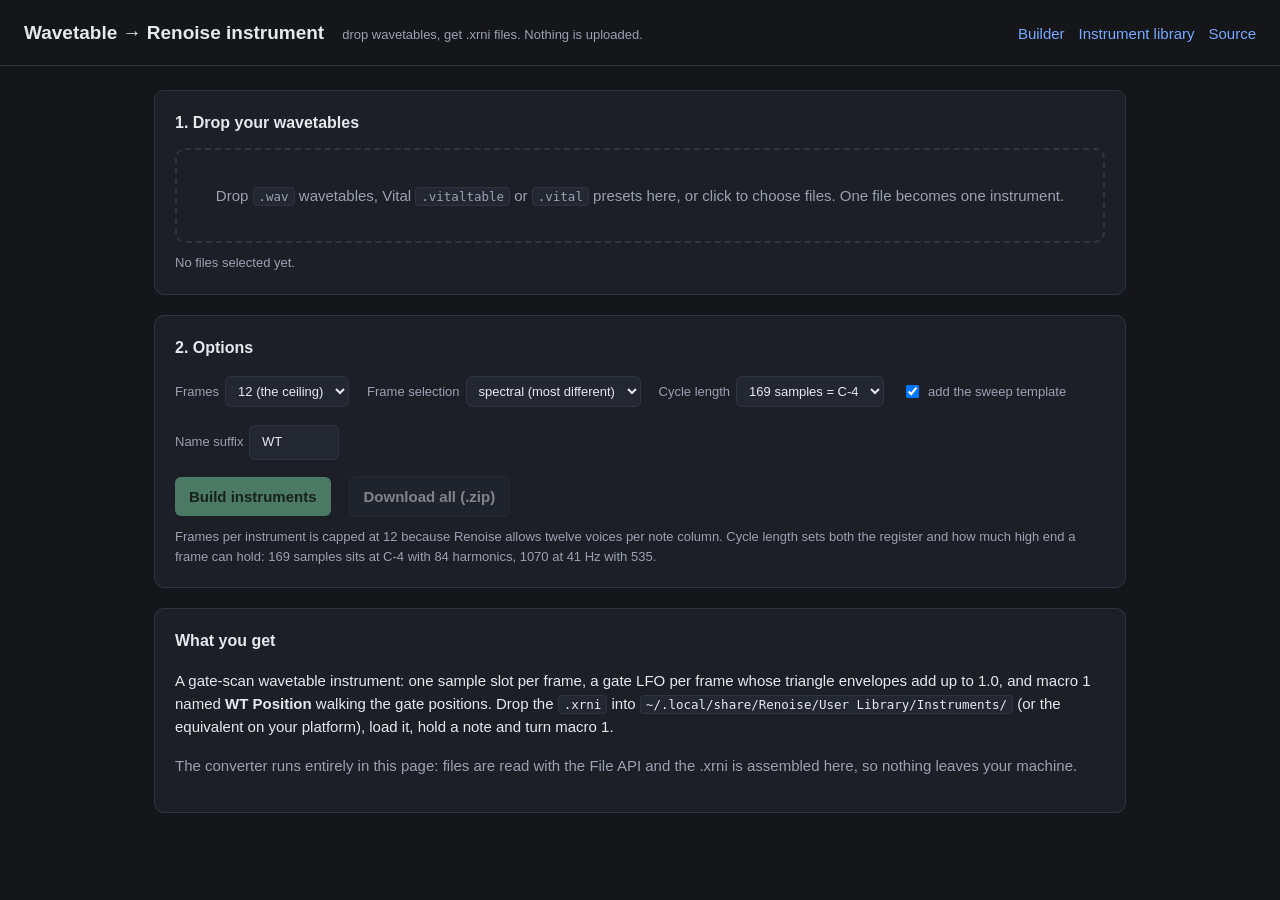
==== docs/index.html @ 3938d13d "Browser builder, instrument library browser, and batch mode in the tool docs/ is a static site (GitH" ====
<!DOCTYPE html>
<html lang="en">
<head>
<meta charset="utf-8">
<meta name="viewport" content="width=device-width, initial-scale=1">
<title>Wavetable → Renoise instrument</title>
<link rel="stylesheet" href="style.css">
</head>
<body>
<header>
  <h1>Wavetable → Renoise instrument</h1>
  <span class="sub">drop wavetables, get .xrni files. Nothing is uploaded.</span>
  <nav><a href="index.html">Builder</a><a href="library.html">Instrument library</a>
       <a href="https://github.com/mene311/renoise-wavetable-tools">Source</a></nav>
</header>

<main>
  <div class="panel">
    <h2>1. Drop your wavetables</h2>
    <div class="drop" id="drop">
      Drop <code>.wav</code> wavetables, Vital <code>.vitaltable</code> or <code>.vital</code> presets here,
      or click to choose files. One file becomes one instrument.
    </div>
    <input type="file" id="files" multiple accept=".wav,.vitaltable,.vital" hidden>
    <canvas id="preview" height="140" style="display:none;margin-top:16px"></canvas>
    <div class="note" id="fileinfo">No files selected yet.</div>
  </div>

  <div class="panel">
    <h2>2. Options</h2>
    <div class="opts">
      <label>Frames
        <select id="frames">
          <option value="12" selected>12 (the ceiling)</option>
          <option value="8">8</option>
          <option value="6">6</option>
          <option value="4">4</option>
          <option value="2">2</option>
        </select>
      </label>
      <label>Frame selection
        <select id="select">
          <option value="spectral" selected>spectral (most different)</option>
          <option value="even">even spacing</option>
        </select>
      </label>
      <label>Cycle length
        <select id="cycle">
          <option value="169" selected>169 samples = C-4</option>
          <option value="338">338 = C-3</option>
          <option value="675">675 = C-2</option>
          <option value="1070">1070 = 41 Hz</option>
        </select>
      </label>
      <label><input type="checkbox" id="sweep" checked> add the sweep template</label>
      <label>Name suffix <input type="text" id="suffix" value=" WT" size="8"></label>
    </div>
    <div class="opts">
      <button id="build" disabled>Build instruments</button>
      <button id="downloadAll" class="secondary" disabled>Download all (.zip)</button>
      <span id="status" class="dim"></span>
    </div>
    <div class="note">
      Frames per instrument is capped at 12 because Renoise allows twelve voices per note column.
      Cycle length sets both the register and how much high end a frame can hold: 169 samples sits
      at C-4 with 84 harmonics, 1070 at 41 Hz with 535.
    </div>
  </div>

  <div class="panel" id="resultsPanel" style="display:none">
    <h2>3. Results</h2>
    <table>
      <thead><tr><th>Instrument</th><th>Source</th><th>Frames</th><th>Tuning</th><th>Size</th><th></th></tr></thead>
      <tbody id="results"></tbody>
    </table>
    <div class="note" id="warnings"></div>
  </div>

  <div class="panel">
    <h2>What you get</h2>
    <p>A gate-scan wavetable instrument: one sample slot per frame, a gate LFO per frame whose
    triangle envelopes add up to 1.0, and macro 1 named <b>WT Position</b> walking the gate
    positions. Drop the <code>.xrni</code> into
    <code>~/.local/share/Renoise/User Library/Instruments/</code> (or the equivalent on your
    platform), load it, hold a note and turn macro 1.</p>
    <p class="dim">The converter runs entirely in this page: files are read with the File API and
    the .xrni is assembled here, so nothing leaves your machine.</p>
  </div>
</main>

<script src="wt-builder.js"></script>
<script>
const WT = window.WTBuilder;
const drop = document.getElementById("drop");
const fileInput = document.getElementById("files");
const preview = document.getElementById("preview");
const results = [];
let queued = [];

function fmt(x, d) { return Number(x).toFixed(d === undefined ? 2 : d); }

drop.addEventListener("click", () => fileInput.click());
drop.addEventListener("dragover", (e) => { e.preventDefault(); drop.classList.add("hover"); });
drop.addEventListener("dragleave", () => drop.classList.remove("hover"));
drop.addEventListener("drop", (e) => {
  e.preventDefault(); drop.classList.remove("hover");
  accept(Array.from(e.dataTransfer.files));
});
fileInput.addEventListener("change", () => accept(Array.from(fileInput.files)));

function accept(files) {
  queued = files.filter((f) => /\.(wav|vitaltable|vital)$/i.test(f.name));
  document.getElementById("fileinfo").textContent = queued.length
    ? queued.length + " file(s): " + queued.map((f) => f.name).join(", ")
    : "Nothing usable dropped. Wanted .wav, .vitaltable or .vital.";
  document.getElementById("build").disabled = queued.length === 0;
  preview.style.display = "none";
  if (queued.length) previewFile(queued[0], Number(document.getElementById("frames").value));
}

async function previewFile(file, frames) {
  try {
    const bytes = new Uint8Array(await file.arrayBuffer());
    const out = WT.buildFromWavetable({
      bytes, filename: file.name, name: "preview", frames,
      select: document.getElementById("select").value,
      cycleLen: Number(document.getElementById("cycle").value),
      withSweep: document.getElementById("sweep").checked,
    });
    const cycle = out.previewCycle;
    const ratio = window.devicePixelRatio || 1;
    preview.width = preview.clientWidth * ratio;
    preview.height = 140 * ratio;
    const W = preview.width, H = preview.height;
    const ctx = preview.getContext("2d");
    ctx.clearRect(0, 0, W, H);
    ctx.strokeStyle = "#7dd3a0";
    ctx.lineWidth = 1.5 * ratio;
    ctx.beginPath();
    for (let i = 0; i < cycle.length; i++) {
      const x = (i / (cycle.length - 1)) * W;
      const y = H / 2 - cycle[i] * (H / 2 - 8);
      i === 0 ? ctx.moveTo(x, y) : ctx.lineTo(x, y);
    }
    ctx.stroke();
    preview.style.display = "block";
    document.getElementById("fileinfo").textContent =
      file.name + ": " + out.report.tableFrames + " frames in the table, " +
      out.report.frames + " used, drawn here is frame 1";
  } catch (e) {
    preview.style.display = "none";
  }
}

document.getElementById("build").addEventListener("click", async () => {
  const status = document.getElementById("status");
  const tbody = document.getElementById("results");
  tbody.innerHTML = "";
  results.length = 0;
  document.getElementById("resultsPanel").style.display = "block";
  const frames = Number(document.getElementById("frames").value);
  const select = document.getElementById("select").value;
  const cycleLen = Number(document.getElementById("cycle").value);
  const withSweep = document.getElementById("sweep").checked;
  const suffix = document.getElementById("suffix").value;
  const warnings = [];
  let done = 0;
  for (const file of queued) {
    status.textContent = "building " + (++done) + "/" + queued.length + "…";
    try {
      const bytes = new Uint8Array(await file.arrayBuffer());
      const base = file.name.replace(/\.[^.]+$/, "");
      const out = WT.buildFromWavetable({
        bytes, filename: file.name, name: base + suffix,
        frames, select, cycleLen, withSweep,
      });
      const blob = new Blob([out.xrni], { type: "application/zip" });
      const url = URL.createObjectURL(blob);
      const name = base + suffix + ".xrni";
      results.push({ name, blob, url, report: out.report });
      const r = out.report;
      const row = document.createElement("tr");
      row.innerHTML = "<td>" + name + "</td><td class='dim'>" + file.name +
        " <span class='tag'>" + r.kind + "</span></td><td>" + r.frames + " × " + r.cycleLen +
        "</td><td class='mono'>BaseNote " + r.tuning.baseNote + ", " + (r.tuning.finetune >= 0 ? "+" : "") +
        r.tuning.finetune + "¢</td><td>" + Math.round(blob.size / 1024) + " KB</td>" +
        "<td><a href='" + url + "' download='" + name + "'>download</a></td>";
      tbody.appendChild(row);
      if (r.cycles > 1) warnings.push(name + ": frames hold " + r.cycles + " cycles, so it will sound sharp.");
      if (r.tuning.noteClamped || r.tuning.centsClamped) warnings.push(name + ": tuning was clamped to the note range.");
      if (r.tableFrames < frames) warnings.push(name + ": only " + r.tableFrames + " frames in the table, so " + r.tableFrames + " were used.");
    } catch (e) {
      const row = document.createElement("tr");
      row.innerHTML = "<td class='err'>" + file.name + "</td><td colspan='5' class='err'>" + e.message + "</td>";
      tbody.appendChild(row);
    }
  }
  document.getElementById("warnings").innerHTML = warnings.length
    ? warnings.map((w) => "<div class='warn'>" + w + "</div>").join("")
    : "";
  status.textContent = "built " + results.length + " of " + queued.length;
  document.getElementById("downloadAll").disabled = results.length === 0;
});

document.getElementById("downloadAll").addEventListener("click", () => {
  // a plain store-only zip of the built instruments, assembled with the same writer
  const blobs = results.map((r) => r.blob);
  Promise.all(blobs.map((b) => b.arrayBuffer())).then((bufs) => {
    const zip = WT.zipStore(results.map((r, i) => ({ name: r.name, data: new Uint8Array(bufs[i]) })));
    const url = URL.createObjectURL(new Blob([zip], { type: "application/zip" }));
    const a = document.createElement("a");
    a.href = url; a.download = "wavetable-instruments.zip"; a.click();
  });
});
</script>
</body>
</html>
---- docs/style.css ----
:root {
  --bg: #14161a;
  --panel: #1c1f26;
  --panel2: #232732;
  --line: #2f3440;
  --text: #e6e8ee;
  --dim: #9aa1b1;
  --accent: #7dd3a0;
  --accent2: #78a9ff;
  --warn: #ffc46b;
  --err: #ff8080;
}
* { box-sizing: border-box; }
body {
  margin: 0;
  background: var(--bg);
  color: var(--text);
  font: 15px/1.55 -apple-system, BlinkMacSystemFont, "Segoe UI", Roboto, "Helvetica Neue", Arial, sans-serif;
}
header {
  border-bottom: 1px solid var(--line);
  padding: 18px 24px;
  display: flex;
  align-items: baseline;
  gap: 18px;
  flex-wrap: wrap;
}
header h1 { font-size: 19px; margin: 0; font-weight: 600; }
header .sub { color: var(--dim); font-size: 13px; }
header nav { margin-left: auto; display: flex; gap: 14px; }
a { color: var(--accent2); text-decoration: none; }
a:hover { text-decoration: underline; }
main { max-width: 1020px; margin: 0 auto; padding: 24px; }
.panel {
  background: var(--panel);
  border: 1px solid var(--line);
  border-radius: 10px;
  padding: 20px;
  margin-bottom: 20px;
}
h2 { font-size: 16px; margin: 0 0 12px; font-weight: 600; }
h3 { font-size: 14px; margin: 18px 0 8px; font-weight: 600; color: var(--dim); text-transform: none; }
.drop {
  border: 2px dashed var(--line);
  border-radius: 10px;
  padding: 34px 20px;
  text-align: center;
  color: var(--dim);
  cursor: pointer;
  transition: border-color .15s, background .15s;
}
.drop.hover { border-color: var(--accent); background: #1b2420; }
.opts { display: flex; gap: 18px; flex-wrap: wrap; margin-top: 16px; align-items: center; }
.opts label { display: flex; align-items: center; gap: 6px; color: var(--dim); font-size: 13px; }
select, input[type="text"], input[type="number"] {
  background: var(--panel2);
  border: 1px solid var(--line);
  color: var(--text);
  border-radius: 6px;
  padding: 6px 8px;
  font: inherit;
}
button {
  background: var(--accent);
  color: #10231a;
  border: 0;
  border-radius: 6px;
  padding: 8px 14px;
  font: inherit;
  font-weight: 600;
  cursor: pointer;
}
button.secondary { background: var(--panel2); color: var(--text); border: 1px solid var(--line); }
button:disabled { opacity: .5; cursor: default; }
table { border-collapse: collapse; width: 100%; font-size: 13.5px; }
th, td { text-align: left; padding: 7px 9px; border-bottom: 1px solid var(--line); }
th { color: var(--dim); font-weight: 600; position: sticky; top: 0; background: var(--panel); }
tr:hover td { background: var(--panel2); }
.mono { font-family: ui-monospace, SFMono-Regular, Menlo, monospace; font-size: 12.5px; }
.tag {
  display: inline-block;
  background: var(--panel2);
  border: 1px solid var(--line);
  border-radius: 999px;
  padding: 1px 9px;
  font-size: 12px;
  color: var(--dim);
}
.ok { color: var(--accent); }
.warn { color: var(--warn); }
.err { color: var(--err); }
.dim { color: var(--dim); }
canvas { background: var(--panel2); border: 1px solid var(--line); border-radius: 6px; width: 100%; height: 70px; }
.note { color: var(--dim); font-size: 13px; margin-top: 10px; }
code { background: var(--panel2); border: 1px solid var(--line); border-radius: 4px; padding: 1px 5px; font-size: 12.5px; }
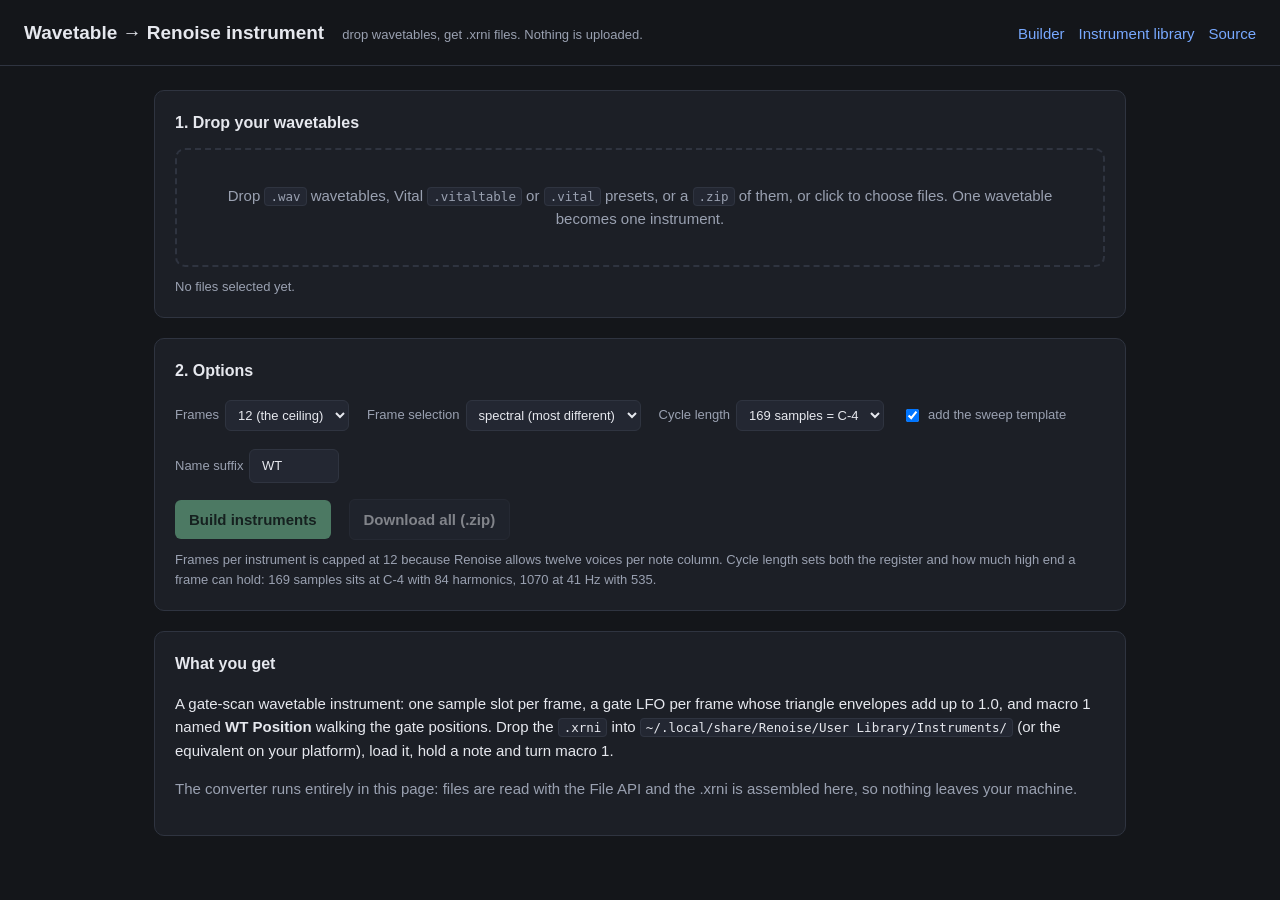
==== commit 77913069: "Zip batches: the CLI, the workflow and the browser all unpack them A zip of wavetables is how a bank" ====
--- a/docs/index.html
+++ b/docs/index.html
@@ -18,10 +18,10 @@
   <div class="panel">
     <h2>1. Drop your wavetables</h2>
     <div class="drop" id="drop">
-      Drop <code>.wav</code> wavetables, Vital <code>.vitaltable</code> or <code>.vital</code> presets here,
-      or click to choose files. One file becomes one instrument.
-    </div>
-    <input type="file" id="files" multiple accept=".wav,.vitaltable,.vital" hidden>
+      Drop <code>.wav</code> wavetables, Vital <code>.vitaltable</code> or <code>.vital</code> presets,
+      or a <code>.zip</code> of them, or click to choose files. One wavetable becomes one instrument.
+    </div>
+    <input type="file" id="files" multiple accept=".wav,.vitaltable,.vital,.zip" hidden>
     <canvas id="preview" height="140" style="display:none;margin-top:16px"></canvas>
     <div class="note" id="fileinfo">No files selected yet.</div>
   </div>
@@ -109,10 +109,10 @@
 fileInput.addEventListener("change", () => accept(Array.from(fileInput.files)));
 
 function accept(files) {
-  queued = files.filter((f) => /\.(wav|vitaltable|vital)$/i.test(f.name));
+  queued = files.filter((f) => /\.(wav|vitaltable|vital|zip)$/i.test(f.name));
   document.getElementById("fileinfo").textContent = queued.length
     ? queued.length + " file(s): " + queued.map((f) => f.name).join(", ")
-    : "Nothing usable dropped. Wanted .wav, .vitaltable or .vital.";
+    : "Nothing usable dropped. Wanted .wav, .vitaltable, .vital or a .zip of them.";
   document.getElementById("build").disabled = queued.length === 0;
   preview.style.display = "none";
   if (queued.length) previewFile(queued[0], Number(document.getElementById("frames").value));
@@ -165,13 +165,31 @@
   const suffix = document.getElementById("suffix").value;
   const warnings = [];
   let done = 0;
+  // a dropped zip is expanded here, so a bank of wavetables counts as a batch
+  const jobs = [];
   for (const file of queued) {
-    status.textContent = "building " + (++done) + "/" + queued.length + "…";
+    if (/\.zip$/i.test(file.name)) {
+      try {
+        const entries = await WT.listZip(new Uint8Array(await file.arrayBuffer()));
+        const wanted = entries.filter((e) => /\.(wav|vitaltable|vital)$/i.test(e.name) &&
+                                             !e.name.startsWith("__MACOSX"));
+        for (const e of wanted) jobs.push({ name: e.name.split("/").pop(), bytes: e.data });
+        warnings.push(file.name + ": " + wanted.length + " wavetables unpacked.");
+      } catch (err) {
+        warnings.push(file.name + ": could not read as a zip (" + err.message + ")");
+      }
+    } else {
+      jobs.push({ name: file.name, bytes: null, file });
+    }
+  }
+
+  for (const job of jobs) {
+    status.textContent = "building " + (++done) + "/" + jobs.length + "…";
     try {
-      const bytes = new Uint8Array(await file.arrayBuffer());
-      const base = file.name.replace(/\.[^.]+$/, "");
+      const bytes = job.bytes || new Uint8Array(await job.file.arrayBuffer());
+      const base = job.name.replace(/\.[^.]+$/, "");
       const out = WT.buildFromWavetable({
-        bytes, filename: file.name, name: base + suffix,
+        bytes, filename: job.name, name: base + suffix,
         frames, select, cycleLen, withSweep,
       });
       const blob = new Blob([out.xrni], { type: "application/zip" });
@@ -180,7 +198,7 @@
       results.push({ name, blob, url, report: out.report });
       const r = out.report;
       const row = document.createElement("tr");
-      row.innerHTML = "<td>" + name + "</td><td class='dim'>" + file.name +
+      row.innerHTML = "<td>" + name + "</td><td class='dim'>" + job.name +
         " <span class='tag'>" + r.kind + "</span></td><td>" + r.frames + " × " + r.cycleLen +
         "</td><td class='mono'>BaseNote " + r.tuning.baseNote + ", " + (r.tuning.finetune >= 0 ? "+" : "") +
         r.tuning.finetune + "¢</td><td>" + Math.round(blob.size / 1024) + " KB</td>" +
@@ -191,14 +209,14 @@
       if (r.tableFrames < frames) warnings.push(name + ": only " + r.tableFrames + " frames in the table, so " + r.tableFrames + " were used.");
     } catch (e) {
       const row = document.createElement("tr");
-      row.innerHTML = "<td class='err'>" + file.name + "</td><td colspan='5' class='err'>" + e.message + "</td>";
+      row.innerHTML = "<td class='err'>" + job.name + "</td><td colspan='5' class='err'>" + e.message + "</td>";
       tbody.appendChild(row);
     }
   }
   document.getElementById("warnings").innerHTML = warnings.length
     ? warnings.map((w) => "<div class='warn'>" + w + "</div>").join("")
     : "";
-  status.textContent = "built " + results.length + " of " + queued.length;
+  status.textContent = "built " + results.length + " of " + jobs.length;
   document.getElementById("downloadAll").disabled = results.length === 0;
 });
 
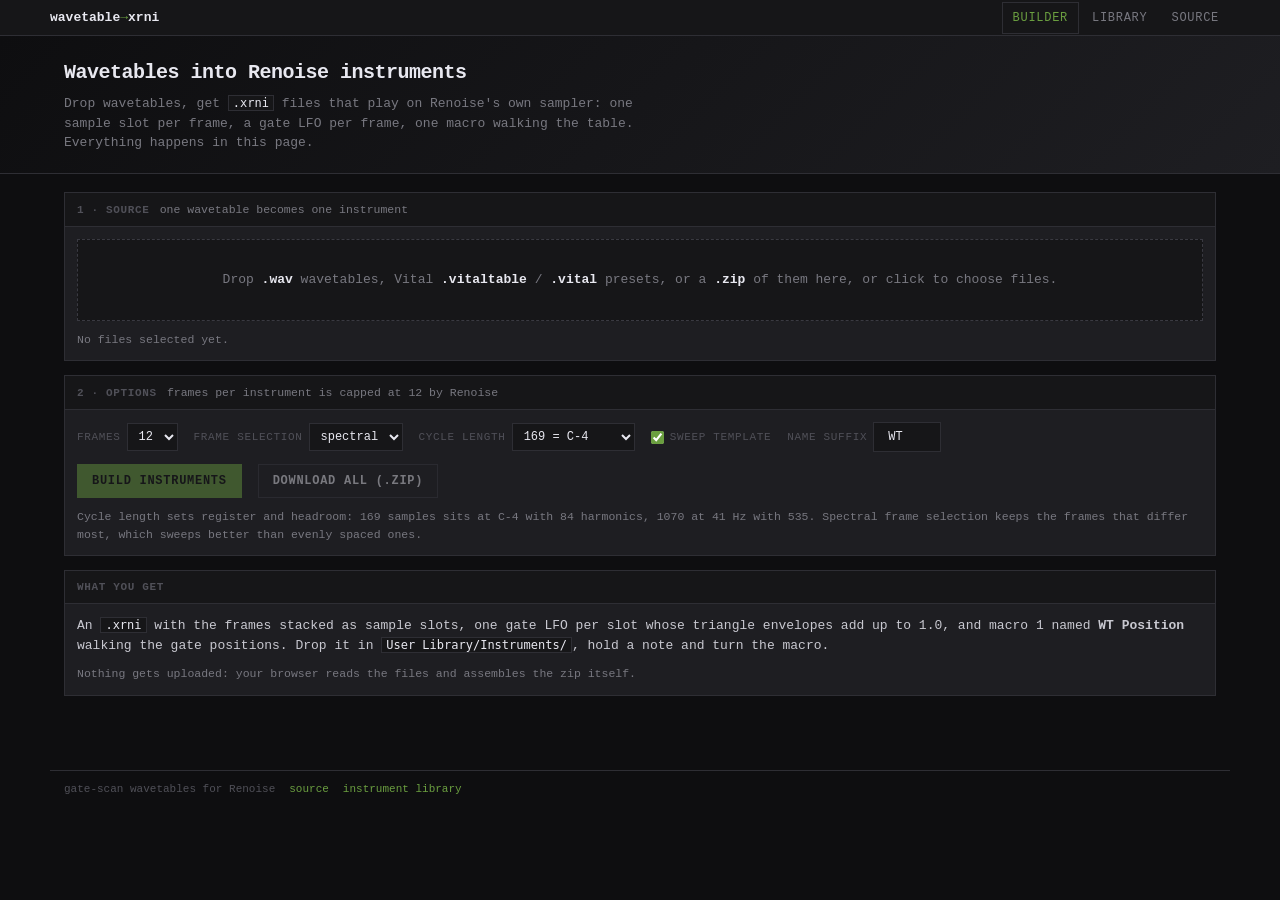
==== commit bc785d58: "Pages restyled in the tracker chrome the local themes app uses Takes the design language from the lo" ====
--- a/docs/index.html
+++ b/docs/index.html
@@ -3,35 +3,41 @@
 <head>
 <meta charset="utf-8">
 <meta name="viewport" content="width=device-width, initial-scale=1">
-<title>Wavetable → Renoise instrument</title>
+<title>Wavetable to Renoise instrument</title>
+<meta name="description" content="Build native Renoise wavetable instruments in the browser, no upload.">
 <link rel="stylesheet" href="style.css">
 </head>
 <body>
-<header>
-  <h1>Wavetable → Renoise instrument</h1>
-  <span class="sub">drop wavetables, get .xrni files. Nothing is uploaded.</span>
-  <nav><a href="index.html">Builder</a><a href="library.html">Instrument library</a>
-       <a href="https://github.com/mene311/renoise-wavetable-tools">Source</a></nav>
-</header>
-
+<div class="site-header"><div class="header-inner">
+<a class="logo" href="index.html"><span class="logo-text">wavetable<strong>&#8594;</strong>xrni</span></a>
+<nav class="site-nav"><a href="index.html" class="active">Builder</a><a href="library.html">Library</a><a href="https://github.com/mene311/renoise-wavetable-tools">Source</a></nav>
+</div></div>
+<div class="hero"><div class="hero-inner">
+<h1>Wavetables into Renoise instruments</h1>
+<p>Drop wavetables, get <code>.xrni</code> files that play on Renoise's own sampler: one sample slot per frame, a gate LFO per frame, one macro walking the table. Everything happens in this page.</p>
+</div></div>
 <main>
-  <div class="panel">
-    <h2>1. Drop your wavetables</h2>
+
+<div class="panel">
+  <div class="panel-head"><h2>1 · Source</h2><span class="hint">one wavetable becomes one instrument</span></div>
+  <div class="panel-body">
     <div class="drop" id="drop">
-      Drop <code>.wav</code> wavetables, Vital <code>.vitaltable</code> or <code>.vital</code> presets,
-      or a <code>.zip</code> of them, or click to choose files. One wavetable becomes one instrument.
+      Drop <strong>.wav</strong> wavetables, Vital <strong>.vitaltable</strong> / <strong>.vital</strong> presets,
+      or a <strong>.zip</strong> of them here, or click to choose files.
     </div>
     <input type="file" id="files" multiple accept=".wav,.vitaltable,.vital,.zip" hidden>
-    <canvas id="preview" height="140" style="display:none;margin-top:16px"></canvas>
+    <canvas id="preview" height="140" style="display:none;margin-top:12px"></canvas>
     <div class="note" id="fileinfo">No files selected yet.</div>
   </div>
-
-  <div class="panel">
-    <h2>2. Options</h2>
+</div>
+
+<div class="panel">
+  <div class="panel-head"><h2>2 · Options</h2><span class="hint">frames per instrument is capped at 12 by Renoise</span></div>
+  <div class="panel-body">
     <div class="opts">
       <label>Frames
         <select id="frames">
-          <option value="12" selected>12 (the ceiling)</option>
+          <option value="12" selected>12</option>
           <option value="8">8</option>
           <option value="6">6</option>
           <option value="4">4</option>
@@ -40,20 +46,20 @@
       </label>
       <label>Frame selection
         <select id="select">
-          <option value="spectral" selected>spectral (most different)</option>
-          <option value="even">even spacing</option>
+          <option value="spectral" selected>spectral</option>
+          <option value="even">even</option>
         </select>
       </label>
       <label>Cycle length
         <select id="cycle">
-          <option value="169" selected>169 samples = C-4</option>
+          <option value="169" selected>169 = C-4</option>
           <option value="338">338 = C-3</option>
           <option value="675">675 = C-2</option>
           <option value="1070">1070 = 41 Hz</option>
         </select>
       </label>
-      <label><input type="checkbox" id="sweep" checked> add the sweep template</label>
-      <label>Name suffix <input type="text" id="suffix" value=" WT" size="8"></label>
+      <label><input type="checkbox" id="sweep" checked> sweep template</label>
+      <label>Name suffix <input type="text" id="suffix" value=" WT" size="7"></label>
     </div>
     <div class="opts">
       <button id="build" disabled>Build instruments</button>
@@ -61,33 +67,41 @@
       <span id="status" class="dim"></span>
     </div>
     <div class="note">
-      Frames per instrument is capped at 12 because Renoise allows twelve voices per note column.
-      Cycle length sets both the register and how much high end a frame can hold: 169 samples sits
-      at C-4 with 84 harmonics, 1070 at 41 Hz with 535.
-    </div>
-  </div>
-
-  <div class="panel" id="resultsPanel" style="display:none">
-    <h2>3. Results</h2>
-    <table>
+      Cycle length sets register and headroom: 169 samples sits at C-4 with 84 harmonics, 1070 at
+      41 Hz with 535. Spectral frame selection keeps the frames that differ most, which sweeps
+      better than evenly spaced ones.
+    </div>
+  </div>
+</div>
+
+<div class="panel" id="resultsPanel" style="display:none">
+  <div class="panel-head"><h2>3 · Results</h2><span class="hint">click download per instrument</span></div>
+  <div class="panel-body">
+    <table class="rows">
       <thead><tr><th>Instrument</th><th>Source</th><th>Frames</th><th>Tuning</th><th>Size</th><th></th></tr></thead>
       <tbody id="results"></tbody>
     </table>
     <div class="note" id="warnings"></div>
   </div>
-
-  <div class="panel">
-    <h2>What you get</h2>
-    <p>A gate-scan wavetable instrument: one sample slot per frame, a gate LFO per frame whose
-    triangle envelopes add up to 1.0, and macro 1 named <b>WT Position</b> walking the gate
-    positions. Drop the <code>.xrni</code> into
-    <code>~/.local/share/Renoise/User Library/Instruments/</code> (or the equivalent on your
-    platform), load it, hold a note and turn macro 1.</p>
-    <p class="dim">The converter runs entirely in this page: files are read with the File API and
-    the .xrni is assembled here, so nothing leaves your machine.</p>
-  </div>
+</div>
+
+<div class="panel">
+  <div class="panel-head"><h2>What you get</h2></div>
+  <div class="panel-body">
+    <p>An <code>.xrni</code> with the frames stacked as sample slots, one gate LFO per slot whose
+    triangle envelopes add up to 1.0, and macro 1 named <strong>WT Position</strong> walking the
+    gate positions. Drop it in <code>User Library/Instruments/</code>, hold a note and turn the
+    macro.</p>
+    <p class="note">Nothing gets uploaded: your browser reads the files and assembles the zip
+    itself.</p>
+  </div>
+</div>
 </main>
-
+<footer>
+  <span>gate-scan wavetables for Renoise</span>
+  <a href="https://github.com/mene311/renoise-wavetable-tools">source</a>
+  <a href="https://github.com/mene311/renoise-wavetable-instruments">instrument library</a>
+</footer>
 <script src="wt-builder.js"></script>
 <script>
 const WT = window.WTBuilder;
--- a/docs/style.css
+++ b/docs/style.css
@@ -1,95 +1,260 @@
+/* ══════════════════════════════════════════════
+   WAVETABLE TOOLS — tracker chrome, after the
+   Renoise theme browser's own stylesheet:
+   mono type, sharp corners, chrome palette,
+   one accent, uppercase letterspaced labels.
+   ══════════════════════════════════════════════ */
+
+*, *::before, *::after { box-sizing: border-box; margin: 0; }
+
 :root {
-  --bg: #14161a;
-  --panel: #1c1f26;
-  --panel2: #232732;
-  --line: #2f3440;
-  --text: #e6e8ee;
-  --dim: #9aa1b1;
-  --accent: #7dd3a0;
-  --accent2: #78a9ff;
-  --warn: #ffc46b;
-  --err: #ff8080;
-}
-* { box-sizing: border-box; }
+  --chrome-bg-deep:     #0e0e10;
+  --chrome-bg:          #161618;
+  --chrome-panel:       #1e1e22;
+  --chrome-panel-hover: #26262a;
+  --chrome-border:      #2e2e34;
+  --chrome-border-light:#3a3a42;
+  --chrome-text:        #c8c8d0;
+  --chrome-text-bright: #e8e8f0;
+  --chrome-text-dim:    #787880;
+  --chrome-text-faint:  #505058;
+  --accent:             #6b9f40;
+  --accent-hover:       #7db84a;
+  --warn:               #b8941f;
+  --danger:             #c44;
+  --row-hover:          #242428;
+  --row-highlight:      rgba(107, 159, 64, 0.12);
+  --font-mono:          ui-monospace, SFMono-Regular, "SF Mono", Menlo, Consolas, "Liberation Mono", monospace;
+  --header-height:      36px;
+}
+
 body {
-  margin: 0;
-  background: var(--bg);
-  color: var(--text);
-  font: 15px/1.55 -apple-system, BlinkMacSystemFont, "Segoe UI", Roboto, "Helvetica Neue", Arial, sans-serif;
-}
-header {
-  border-bottom: 1px solid var(--line);
-  padding: 18px 24px;
+  background: var(--chrome-bg-deep);
+  color: var(--chrome-text);
+  font-family: var(--font-mono);
+  font-size: 13px;
+  line-height: 1.5;
+  -webkit-font-smoothing: antialiased;
+}
+
+/* ── header ───────────────────────────────── */
+.site-header {
+  position: sticky;
+  top: 0;
+  z-index: 100;
+  height: var(--header-height);
+  background: var(--chrome-bg);
+  border-bottom: 1px solid var(--chrome-border);
+  display: flex;
+  align-items: center;
+  padding: 0 14px;
+}
+.header-inner {
+  display: flex;
+  align-items: center;
+  justify-content: space-between;
+  gap: 12px;
+  width: 100%;
+  max-width: 1180px;
+  margin: 0 auto;
+}
+.logo {
+  display: flex;
+  align-items: center;
+  gap: 7px;
+  color: var(--chrome-text-bright);
+  font-size: 13px;
+  font-weight: 600;
+  text-decoration: none;
+  white-space: nowrap;
+}
+.logo:hover { opacity: .85; }
+.logo-text strong { color: var(--accent); font-weight: 600; }
+.site-nav { display: flex; gap: 2px; }
+.site-nav a {
+  color: var(--chrome-text-dim);
+  text-decoration: none;
+  padding: 6px 10px;
+  font-size: 12px;
+  text-transform: uppercase;
+  letter-spacing: 0.06em;
+  border: 1px solid transparent;
+}
+.site-nav a:hover { color: var(--chrome-text-bright); background: var(--chrome-panel); }
+.site-nav a.active { color: var(--accent); border-color: var(--chrome-border); }
+
+/* ── hero band ────────────────────────────── */
+.hero {
+  background: linear-gradient(135deg, var(--chrome-bg-deep) 0%, var(--chrome-panel) 100%);
+  border-bottom: 1px solid var(--chrome-border);
+  padding: 22px 0 20px;
+}
+.hero-inner { max-width: 1180px; margin: 0 auto; padding: 0 14px; }
+.hero h1 {
+  font-size: 20px;
+  font-weight: 600;
+  letter-spacing: -0.5px;
+  color: var(--chrome-text-bright);
+  margin-bottom: 6px;
+}
+.hero h1 em { font-style: normal; color: var(--accent); }
+.hero p { color: var(--chrome-text-dim); max-width: 74ch; }
+
+/* ── layout ───────────────────────────────── */
+main { max-width: 1180px; margin: 0 auto; padding: 18px 14px 60px; }
+.panel {
+  background: var(--chrome-panel);
+  border: 1px solid var(--chrome-border);
+  margin-bottom: 14px;
+}
+.panel-head {
+  padding: 8px 12px;
+  border-bottom: 1px solid var(--chrome-border);
   display: flex;
   align-items: baseline;
-  gap: 18px;
-  flex-wrap: wrap;
-}
-header h1 { font-size: 19px; margin: 0; font-weight: 600; }
-header .sub { color: var(--dim); font-size: 13px; }
-header nav { margin-left: auto; display: flex; gap: 14px; }
-a { color: var(--accent2); text-decoration: none; }
-a:hover { text-decoration: underline; }
-main { max-width: 1020px; margin: 0 auto; padding: 24px; }
-.panel {
-  background: var(--panel);
-  border: 1px solid var(--line);
-  border-radius: 10px;
-  padding: 20px;
-  margin-bottom: 20px;
-}
-h2 { font-size: 16px; margin: 0 0 12px; font-weight: 600; }
-h3 { font-size: 14px; margin: 18px 0 8px; font-weight: 600; color: var(--dim); text-transform: none; }
+  gap: 10px;
+  background: var(--chrome-bg);
+}
+.panel-head h2 {
+  font-size: 11px;
+  font-weight: 600;
+  text-transform: uppercase;
+  letter-spacing: 0.06em;
+  color: var(--chrome-text-faint);
+}
+.panel-head .hint { font-size: 11.5px; color: var(--chrome-text-dim); }
+.panel-body { padding: 12px; }
+
+/* ── drop zone ────────────────────────────── */
 .drop {
-  border: 2px dashed var(--line);
-  border-radius: 10px;
-  padding: 34px 20px;
+  border: 1px dashed var(--chrome-border-light);
+  background: var(--chrome-bg);
+  padding: 30px 16px;
   text-align: center;
-  color: var(--dim);
+  color: var(--chrome-text-dim);
   cursor: pointer;
-  transition: border-color .15s, background .15s;
-}
-.drop.hover { border-color: var(--accent); background: #1b2420; }
-.opts { display: flex; gap: 18px; flex-wrap: wrap; margin-top: 16px; align-items: center; }
-.opts label { display: flex; align-items: center; gap: 6px; color: var(--dim); font-size: 13px; }
+}
+.drop:hover, .drop.hover { border-color: var(--accent); background: var(--row-highlight); color: var(--chrome-text); }
+.drop strong { color: var(--chrome-text-bright); font-weight: 600; }
+
+/* ── controls ─────────────────────────────── */
+.opts { display: flex; gap: 16px; flex-wrap: wrap; align-items: center; }
+.opts + .opts { margin-top: 12px; }
+label {
+  display: flex;
+  align-items: center;
+  gap: 6px;
+  font-size: 11px;
+  text-transform: uppercase;
+  letter-spacing: 0.06em;
+  color: var(--chrome-text-faint);
+}
 select, input[type="text"], input[type="number"] {
-  background: var(--panel2);
-  border: 1px solid var(--line);
-  color: var(--text);
-  border-radius: 6px;
-  padding: 6px 8px;
+  background: var(--chrome-bg);
+  border: 1px solid var(--chrome-border);
+  color: var(--chrome-text-bright);
+  padding: 5px 7px;
   font: inherit;
-}
+  font-size: 12px;
+  text-transform: none;
+  letter-spacing: 0;
+}
+select:focus, input:focus { outline: 0; border-color: var(--accent); }
+input[type="checkbox"] { accent-color: var(--accent); }
+
 button {
   background: var(--accent);
-  color: #10231a;
-  border: 0;
-  border-radius: 6px;
-  padding: 8px 14px;
+  color: #0e0e10;
+  border: 1px solid var(--accent);
+  padding: 7px 14px;
   font: inherit;
-  font-weight: 600;
+  font-size: 12px;
+  font-weight: 600;
+  text-transform: uppercase;
+  letter-spacing: 0.06em;
   cursor: pointer;
 }
-button.secondary { background: var(--panel2); color: var(--text); border: 1px solid var(--line); }
-button:disabled { opacity: .5; cursor: default; }
-table { border-collapse: collapse; width: 100%; font-size: 13.5px; }
-th, td { text-align: left; padding: 7px 9px; border-bottom: 1px solid var(--line); }
-th { color: var(--dim); font-weight: 600; position: sticky; top: 0; background: var(--panel); }
-tr:hover td { background: var(--panel2); }
-.mono { font-family: ui-monospace, SFMono-Regular, Menlo, monospace; font-size: 12.5px; }
+button:hover:not(:disabled) { background: var(--accent-hover); border-color: var(--accent-hover); }
+button.secondary { background: transparent; color: var(--chrome-text-bright); border-color: var(--chrome-border-light); }
+button.secondary:hover:not(:disabled) { background: var(--chrome-panel-hover); border-color: var(--chrome-text-faint); }
+button:disabled { opacity: .45; cursor: default; }
+
+/* ── text odds and ends ───────────────────── */
+a { color: var(--accent); text-decoration: none; }
+a:hover { color: var(--accent-hover); text-decoration: underline; }
+code {
+  background: var(--chrome-bg);
+  border: 1px solid var(--chrome-border);
+  padding: 0 4px;
+  font-size: 12px;
+  color: var(--chrome-text-bright);
+}
+.note { color: var(--chrome-text-dim); font-size: 11.5px; margin-top: 10px; }
+.dim { color: var(--chrome-text-dim); }
+.ok { color: var(--accent); }
+.warn { color: var(--warn); }
+.err { color: var(--danger); }
+.mono { font-variant-numeric: tabular-nums; }
+
+/* ── rows (results, library) ──────────────── */
+.rows { width: 100%; border-collapse: collapse; }
+.rows th {
+  text-align: left;
+  font-size: 10px;
+  font-weight: 600;
+  text-transform: uppercase;
+  letter-spacing: 0.06em;
+  color: var(--chrome-text-faint);
+  padding: 6px 8px;
+  border-bottom: 1px solid var(--chrome-border);
+  background: var(--chrome-bg);
+  position: sticky;
+  top: var(--header-height);
+}
+.rows td {
+  padding: 6px 8px;
+  border-bottom: 1px solid var(--chrome-border);
+  font-size: 12px;
+  font-variant-numeric: tabular-nums;
+}
+.rows tbody tr:hover td { background: var(--row-hover); }
+.rows tbody tr { cursor: default; }
+.rows tbody tr.clickable { cursor: pointer; }
+.rows .num { text-align: right; }
+
 .tag {
   display: inline-block;
-  background: var(--panel2);
-  border: 1px solid var(--line);
-  border-radius: 999px;
-  padding: 1px 9px;
-  font-size: 12px;
-  color: var(--dim);
-}
-.ok { color: var(--accent); }
-.warn { color: var(--warn); }
-.err { color: var(--err); }
-.dim { color: var(--dim); }
-canvas { background: var(--panel2); border: 1px solid var(--line); border-radius: 6px; width: 100%; height: 70px; }
-.note { color: var(--dim); font-size: 13px; margin-top: 10px; }
-code { background: var(--panel2); border: 1px solid var(--line); border-radius: 4px; padding: 1px 5px; font-size: 12.5px; }
+  border: 1px solid var(--chrome-border-light);
+  padding: 0 5px;
+  font-size: 10px;
+  text-transform: uppercase;
+  letter-spacing: 0.06em;
+  color: var(--chrome-text-dim);
+  white-space: nowrap;
+}
+
+/* ── canvas ───────────────────────────────── */
+canvas {
+  display: block;
+  width: 100%;
+  background: var(--chrome-bg);
+  border: 1px solid var(--chrome-border);
+}
+
+/* ── footer ───────────────────────────────── */
+footer {
+  border-top: 1px solid var(--chrome-border);
+  color: var(--chrome-text-faint);
+  font-size: 11px;
+  padding: 10px 14px;
+  max-width: 1180px;
+  margin: 0 auto;
+  display: flex;
+  gap: 14px;
+  flex-wrap: wrap;
+}
+
+@media (max-width: 640px) {
+  .site-nav a { padding: 6px; font-size: 11px; }
+  .hero h1 { font-size: 17px; }
+}
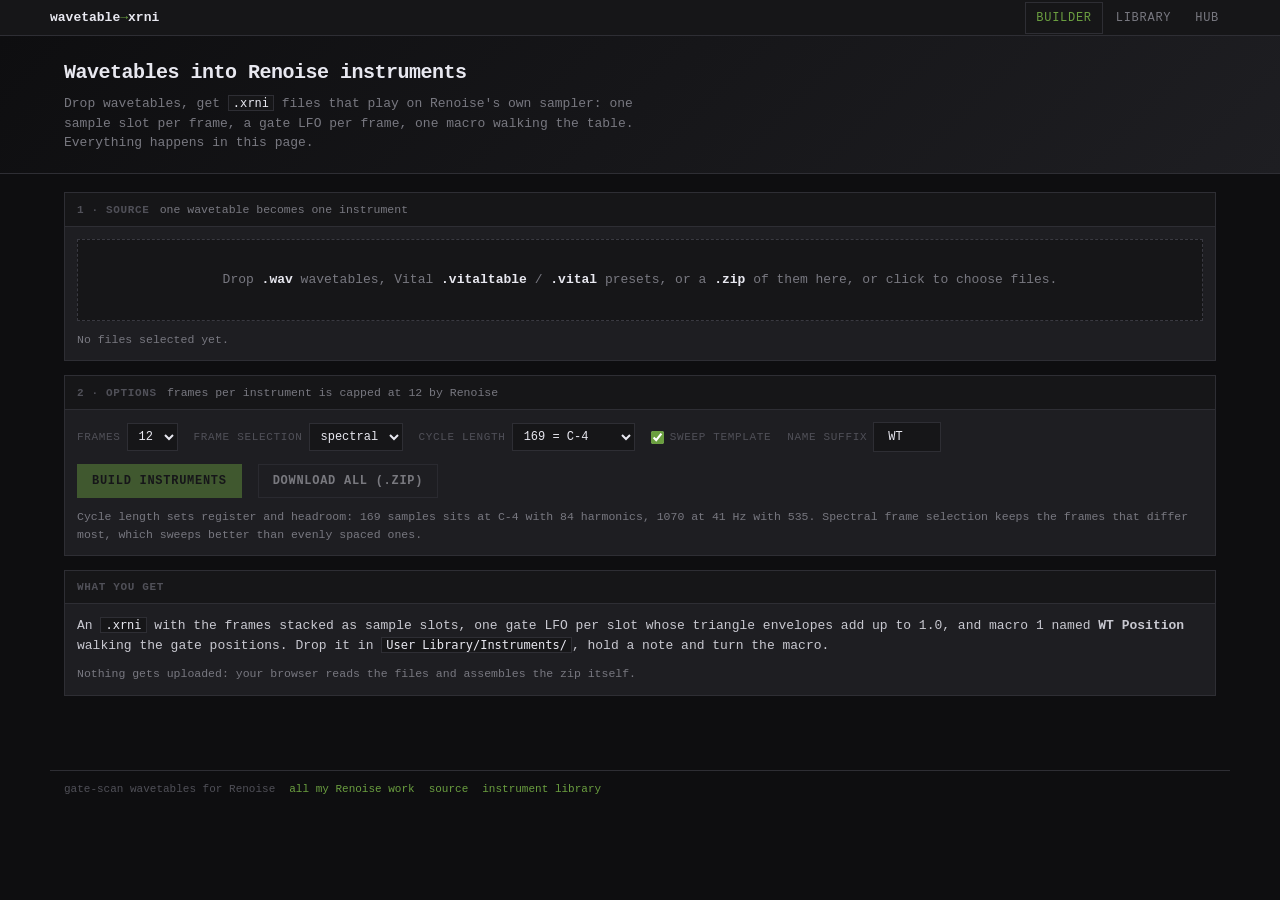
==== commit 8eec5806: "Link the hub from the pages and the README" ====
--- a/docs/index.html
+++ b/docs/index.html
@@ -10,7 +10,7 @@
 <body>
 <div class="site-header"><div class="header-inner">
 <a class="logo" href="index.html"><span class="logo-text">wavetable<strong>&#8594;</strong>xrni</span></a>
-<nav class="site-nav"><a href="index.html" class="active">Builder</a><a href="library.html">Library</a><a href="https://github.com/mene311/renoise-wavetable-tools">Source</a></nav>
+<nav class="site-nav"><a href="index.html" class="active">Builder</a><a href="library.html">Library</a><a href="https://mene311.github.io/renoise-hub/">Hub</a></nav>
 </div></div>
 <div class="hero"><div class="hero-inner">
 <h1>Wavetables into Renoise instruments</h1>
@@ -99,6 +99,7 @@
 </main>
 <footer>
   <span>gate-scan wavetables for Renoise</span>
+  <a href="https://mene311.github.io/renoise-hub/">all my Renoise work</a>
   <a href="https://github.com/mene311/renoise-wavetable-tools">source</a>
   <a href="https://github.com/mene311/renoise-wavetable-instruments">instrument library</a>
 </footer>
